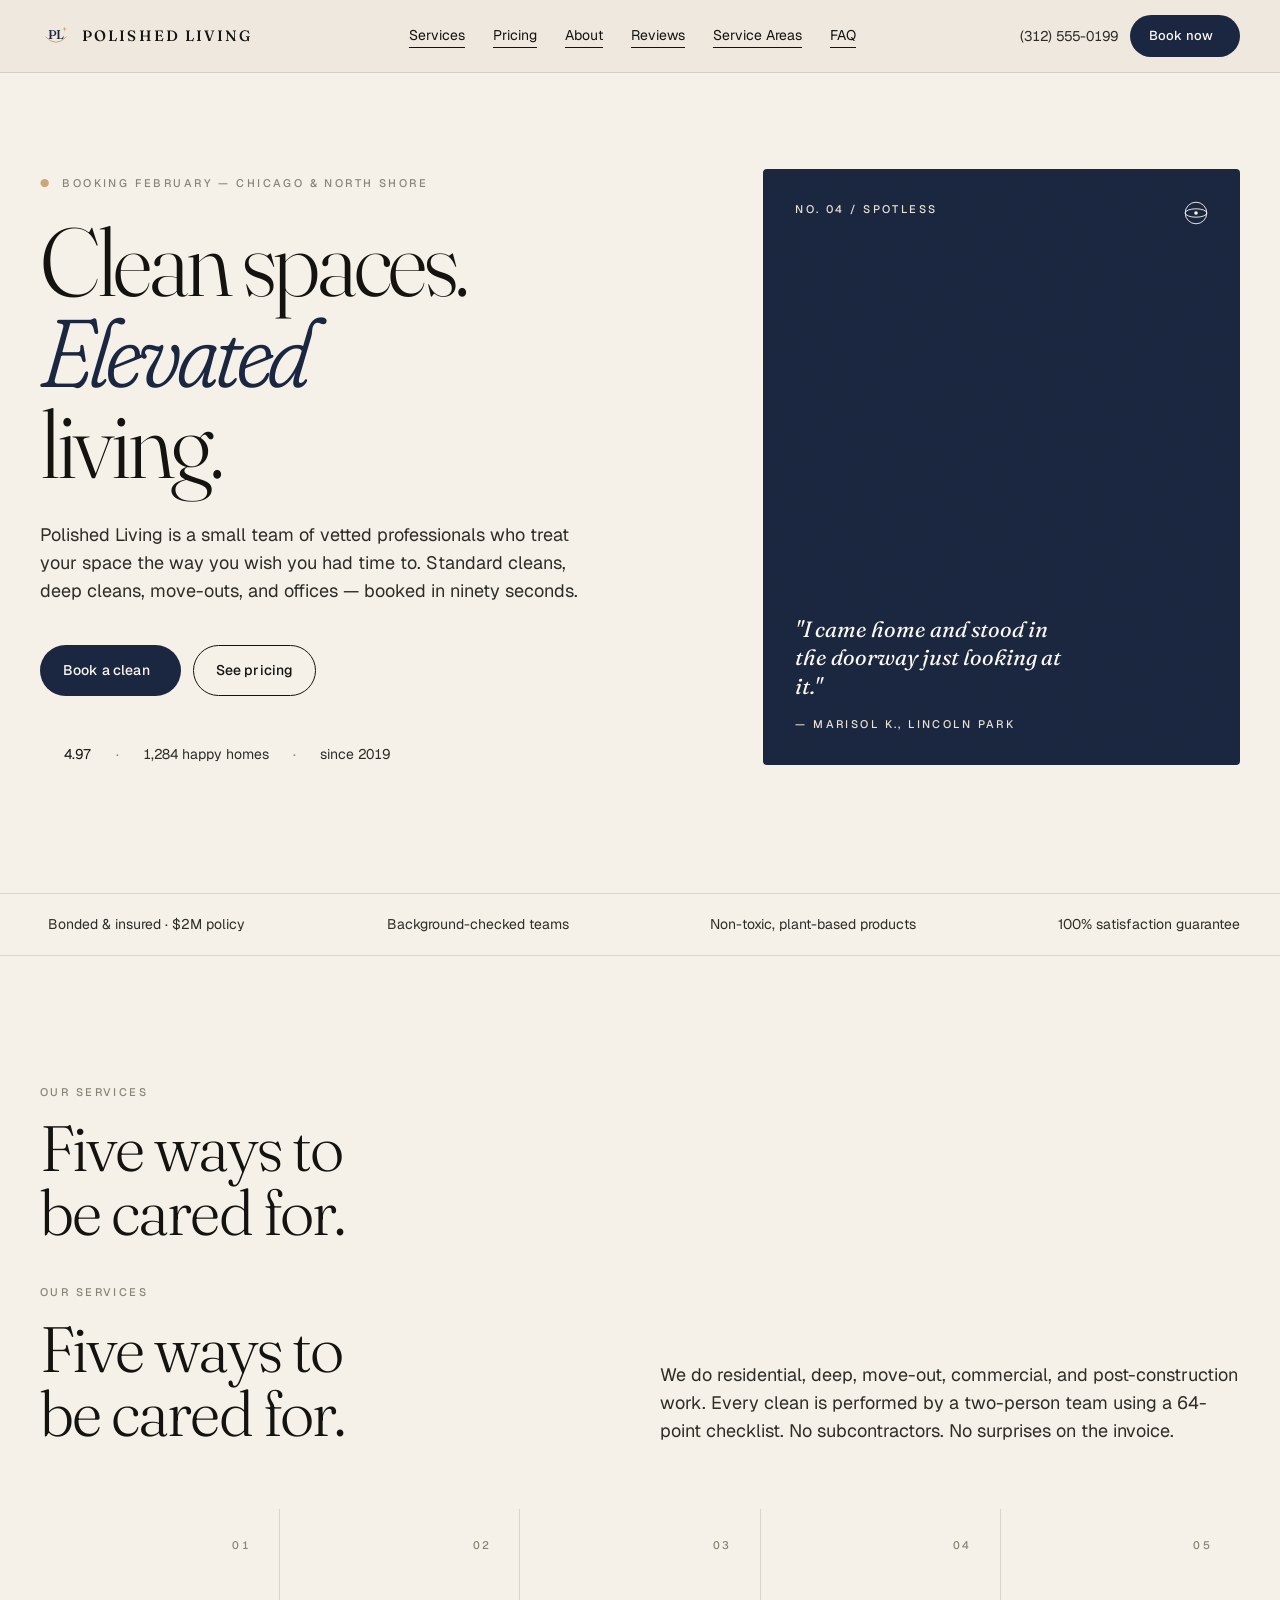
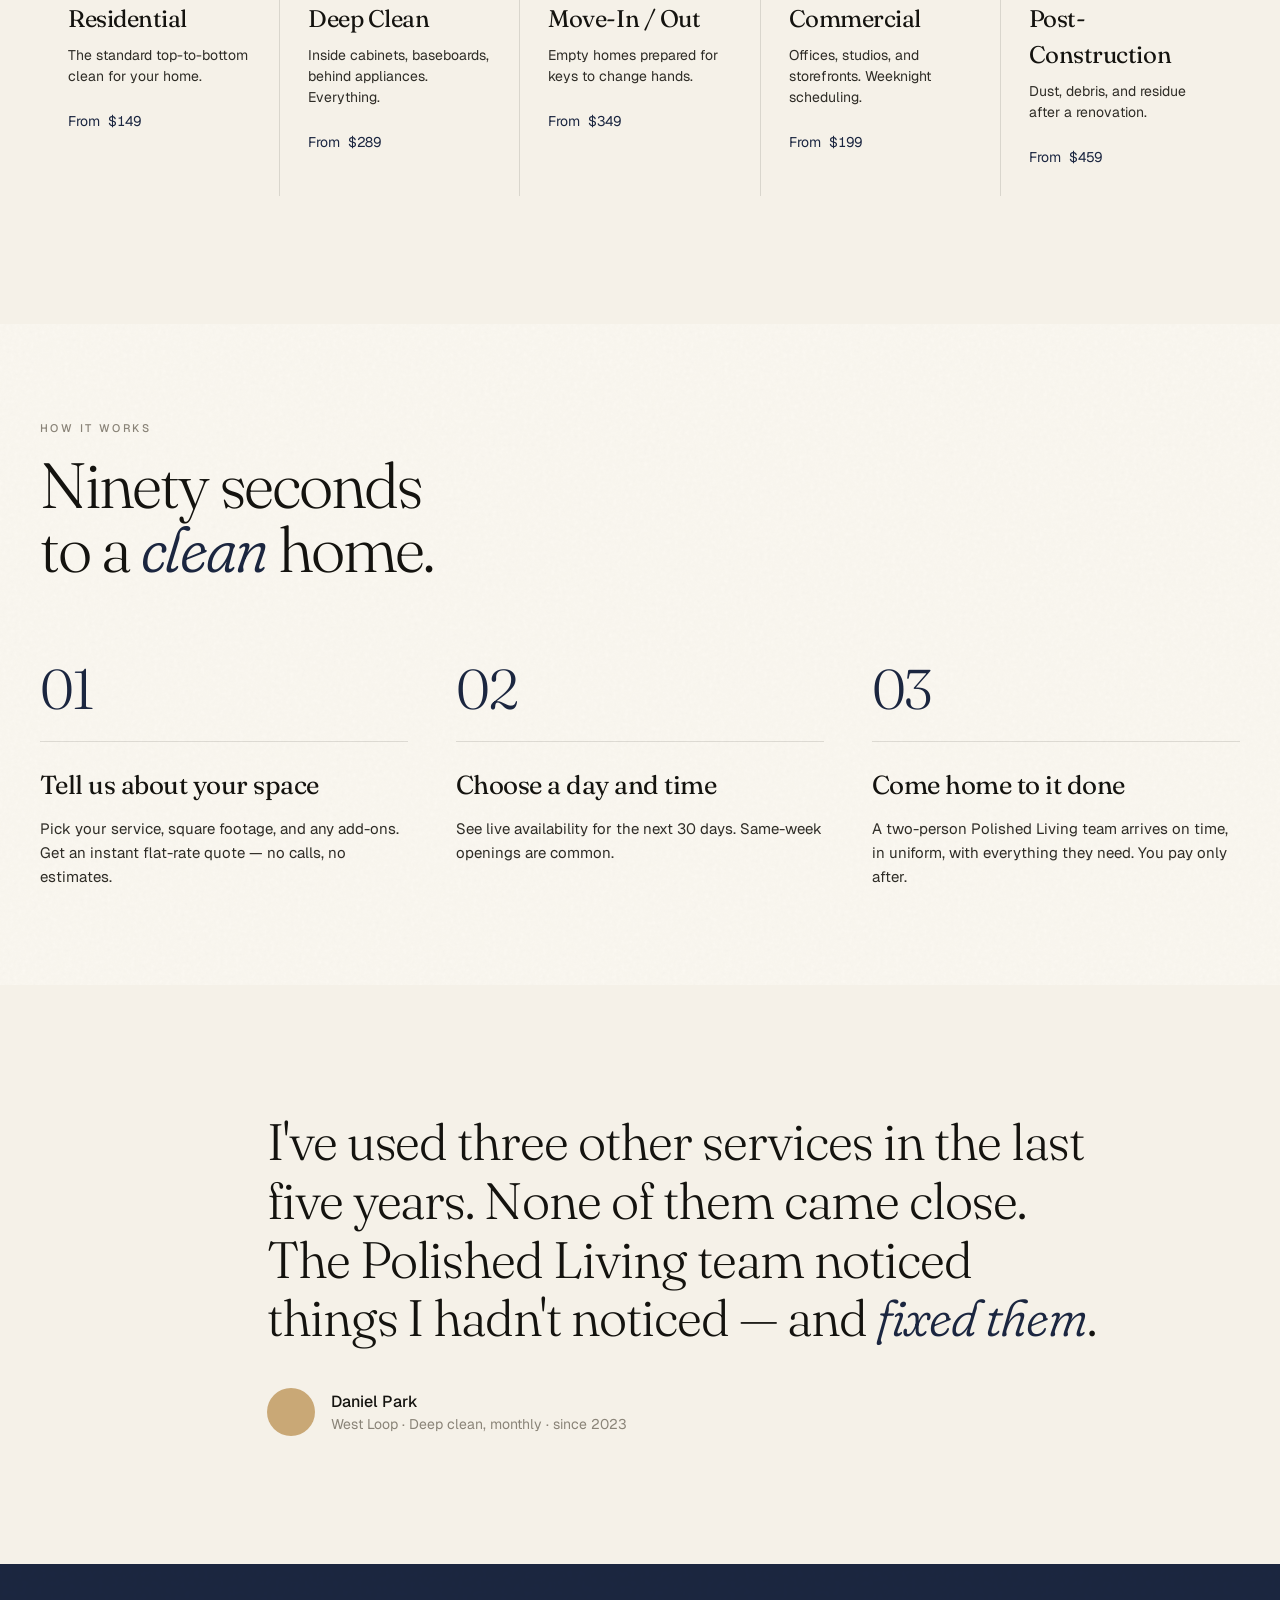
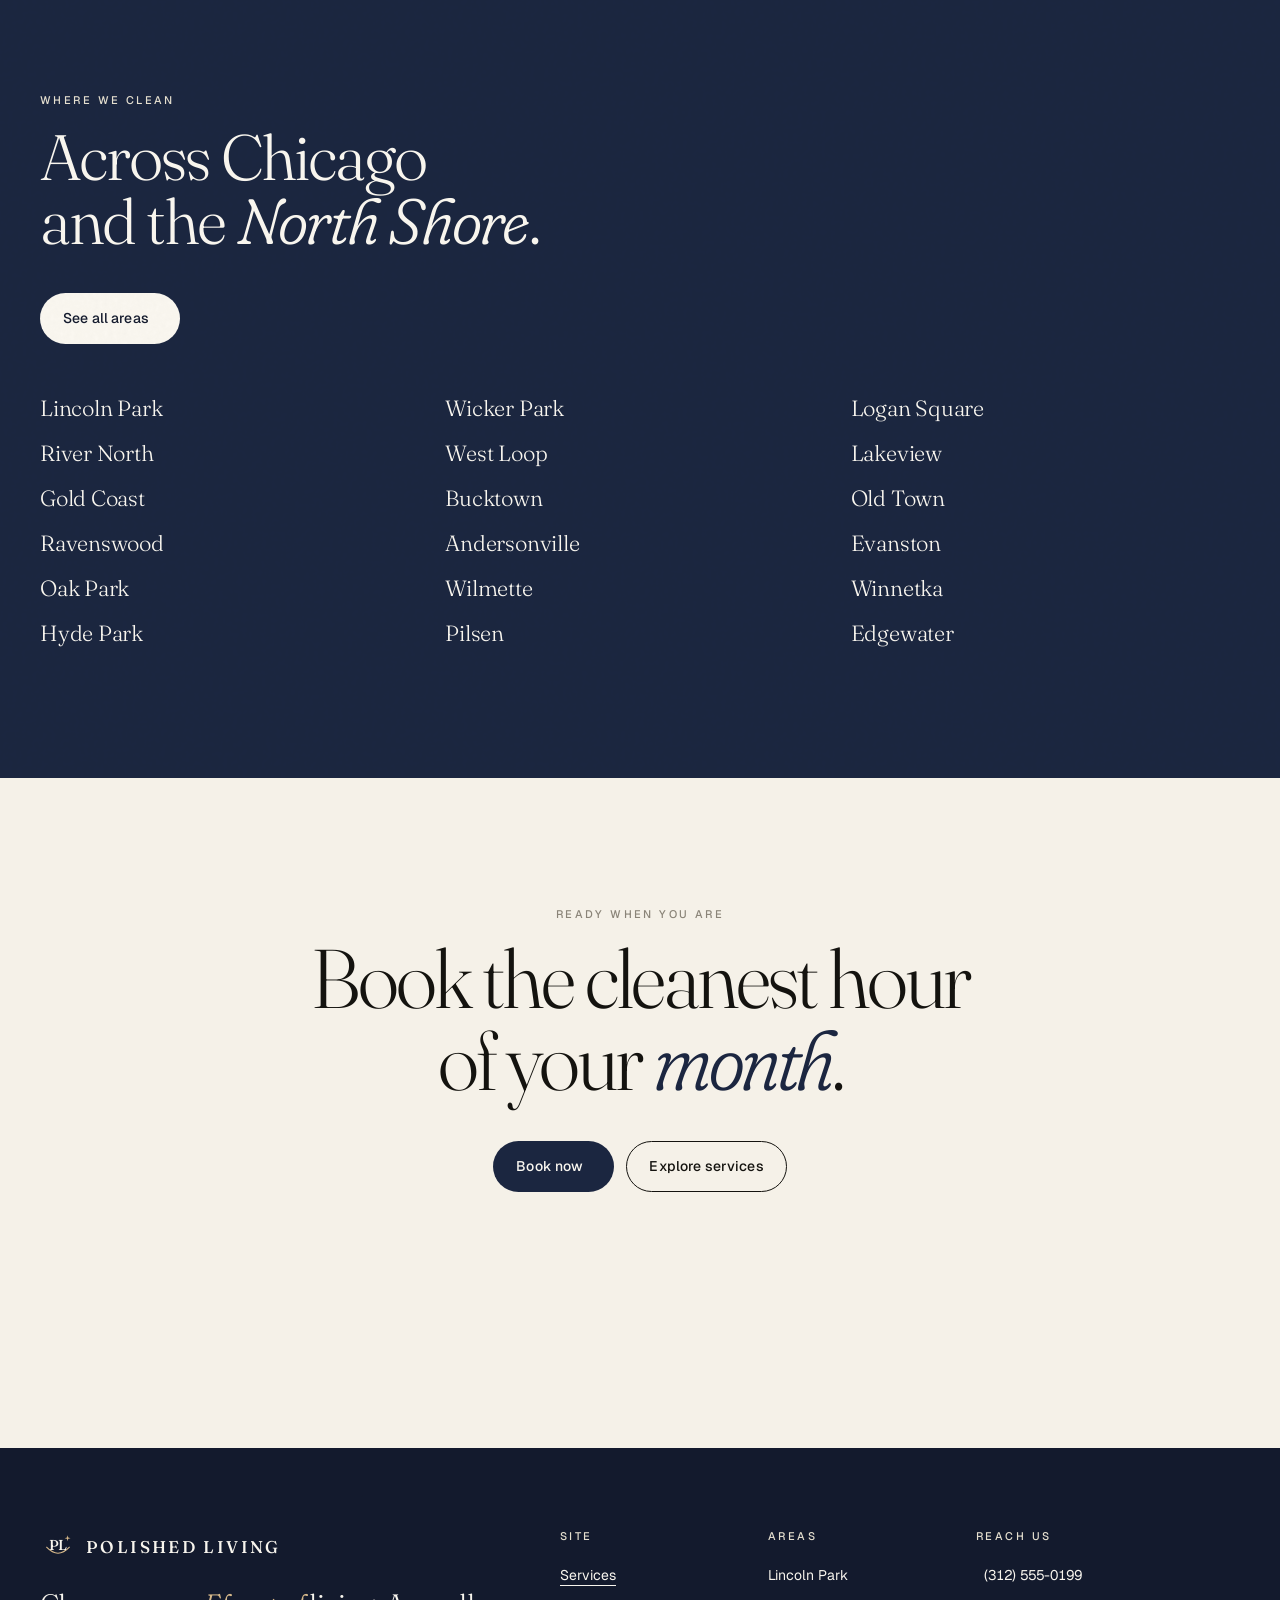
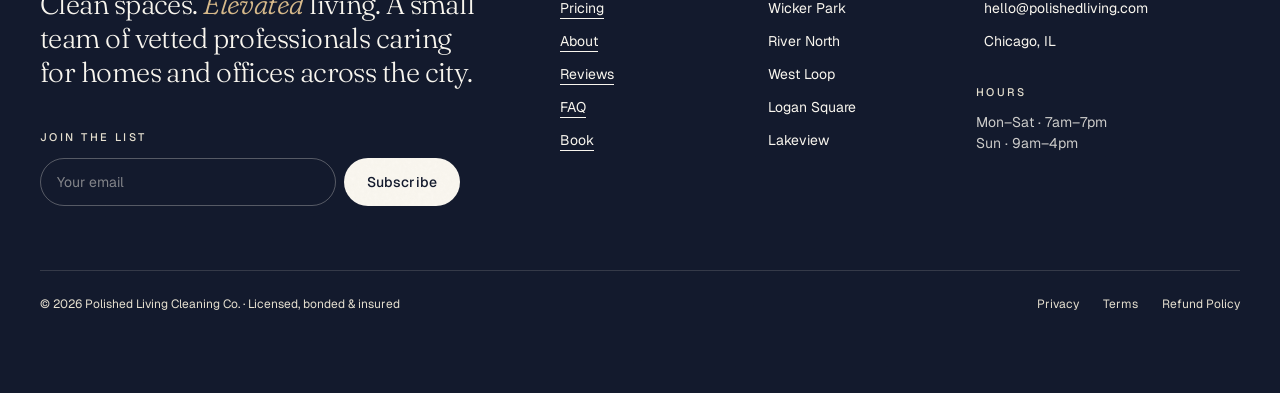
==== index.html @ 8c8fdf51 "Initial commit" ====
<!DOCTYPE html>
<html lang="en">
<head>
  <meta charset="UTF-8" />
  <meta name="viewport" content="width=device-width, initial-scale=1.0" />
  <title>Polished Living — Clean Spaces. Elevated Living.</title>
  <meta name="description" content="Polished Living is a small team of vetted professionals who clean homes and offices across Chicago and the North Shore. Flat rates. No surprises." />
  <link rel="stylesheet" href="styles.css" />
</head>
<body>
  <div id="nav"></div>

  <main>
    <!-- HERO -->
    <section class="hero-section">
      <div class="hero-inner">
        <div class="hero-grid">
          <div class="hero-text">
            <p class="eyebrow fade-in delay-1"><span style="color: var(--gold);">●</span>&nbsp;&nbsp;Booking February — Chicago &amp; North Shore</p>
            <h1 class="hero fade-in delay-2" style="margin-top: 24px;">
              Clean spaces.<br/>
              <em class="serif-italic">Elevated</em><br/>
              living.
            </h1>
            <p class="lead fade-in delay-3" style="margin-top: 32px; max-width: 560px;">
              Polished Living is a small team of vetted professionals who treat your space the way you wish you had time to. Standard cleans, deep cleans, move-outs, and offices — booked in ninety seconds.
            </p>
            <div class="fade-in delay-4" style="margin-top: 40px; display: flex; flex-wrap: wrap; gap: 12px;">
              <a href="book.html" class="btn btn-primary">Book a clean <i data-lucide="arrow-right" width="16" height="16"></i></a>
              <a href="pricing.html" class="btn btn-secondary">See pricing</a>
            </div>
            <div class="fade-in delay-5" style="margin-top: 48px; display: flex; align-items: center; gap: 24px; font-size: 14px; color: var(--ink-soft); flex-wrap: wrap;">
              <div class="stars">
                <i data-lucide="star" width="14" height="14"></i>
                <i data-lucide="star" width="14" height="14"></i>
                <i data-lucide="star" width="14" height="14"></i>
                <i data-lucide="star" width="14" height="14"></i>
                <i data-lucide="star" width="14" height="14"></i>
                <span class="mono-num" style="margin-left: 4px; color: var(--ink);">4.97</span>
              </div>
              <span style="color: var(--stone);">·</span>
              <span><span class="mono-num">1,284</span> happy homes</span>
              <span style="color: var(--stone);">·</span>
              <span>since <span class="mono-num">2019</span></span>
            </div>
          </div>
          <div class="hero-image fade-in delay-3">
            <div class="hero-img-block grain">
              <img src="https://images.unsplash.com/photo-1600585154340-be6161a56a0c?w=900&auto=format&fit=crop&q=80" alt="" onerror="this.style.display='none'" />
              <div class="hero-img-overlay">
                <div style="display: flex; justify-content: space-between; align-items: flex-start;">
                  <span class="eyebrow" style="color: var(--cream-soft);">No. 04 / Spotless</span>
                  <svg width="24" height="24" viewBox="0 0 40 40" fill="none"><circle cx="20" cy="20" r="18" stroke="var(--cream-light)" stroke-width="1.5" /><ellipse cx="20" cy="20" rx="18" ry="7" stroke="var(--cream-light)" stroke-width="1.5" /><circle cx="20" cy="20" r="3" fill="var(--cream-light)" /></svg>
                </div>
                <div>
                  <p class="hero-quote">"I came home and stood in the doorway just looking at it."</p>
                  <p class="eyebrow" style="margin-top: 16px; color: var(--cream-soft);">— Marisol K., Lincoln Park</p>
                </div>
              </div>
            </div>
          </div>
        </div>
      </div>

      <!-- Trust ribbon -->
      <div class="trust-ribbon">
        <div class="trust-inner">
          <div class="trust-item"><i data-lucide="shield-check" width="16" height="16"></i> Bonded &amp; insured · $2M policy</div>
          <div class="trust-item"><i data-lucide="check" width="16" height="16"></i> Background-checked teams</div>
          <div class="trust-item"><i data-lucide="leaf" width="16" height="16"></i> Non-toxic, plant-based products</div>
          <div class="trust-item"><i data-lucide="sparkles" width="16" height="16"></i> 100% satisfaction guarantee</div>
        </div>
      </div>
    </section>

    <!-- SERVICES PREVIEW -->
    <section class="section">
      <div class="grid grid-12" style="margin-bottom: 64px;">
        <div style="grid-column: span 12;" class="hide-on-lg">
          <p class="eyebrow">Our services</p>
          <h2 class="section-h" style="margin-top: 16px;">Five ways to<br/>be cared for.</h2>
        </div>
        <div style="grid-column: span 12;" class="hide-mobile-block">
          <div class="grid grid-12">
            <div style="grid-column: span 5;">
              <p class="eyebrow">Our services</p>
              <h2 class="section-h" style="margin-top: 16px;">Five ways to<br/>be cared for.</h2>
            </div>
            <div style="grid-column: 7 / span 6; display: flex; align-items: flex-end;">
              <p class="lead">We do residential, deep, move-out, commercial, and post-construction work. Every clean is performed by a two-person team using a 64-point checklist. No subcontractors. No surprises on the invoice.</p>
            </div>
          </div>
        </div>
      </div>

      <div class="services-grid">
        <a href="service-residential.html" class="service-card">
          <div class="service-card-top">
            <i data-lucide="home" width="22" height="22" stroke-width="1.4"></i>
            <span class="eyebrow mono-num">01</span>
          </div>
          <h3 class="service-card-name">Residential</h3>
          <p class="service-card-tagline">The standard top-to-bottom clean for your home.</p>
          <p class="service-card-price">From <span class="mono-num">$149</span> <i data-lucide="arrow-up-right" width="14" height="14"></i></p>
        </a>
        <a href="service-residential.html" class="service-card">
          <div class="service-card-top">
            <i data-lucide="sparkles" width="22" height="22" stroke-width="1.4"></i>
            <span class="eyebrow mono-num">02</span>
          </div>
          <h3 class="service-card-name">Deep Clean</h3>
          <p class="service-card-tagline">Inside cabinets, baseboards, behind appliances. Everything.</p>
          <p class="service-card-price">From <span class="mono-num">$289</span> <i data-lucide="arrow-up-right" width="14" height="14"></i></p>
        </a>
        <a href="service-residential.html" class="service-card">
          <div class="service-card-top">
            <i data-lucide="truck" width="22" height="22" stroke-width="1.4"></i>
            <span class="eyebrow mono-num">03</span>
          </div>
          <h3 class="service-card-name">Move-In / Out</h3>
          <p class="service-card-tagline">Empty homes prepared for keys to change hands.</p>
          <p class="service-card-price">From <span class="mono-num">$349</span> <i data-lucide="arrow-up-right" width="14" height="14"></i></p>
        </a>
        <a href="service-residential.html" class="service-card">
          <div class="service-card-top">
            <i data-lucide="building-2" width="22" height="22" stroke-width="1.4"></i>
            <span class="eyebrow mono-num">04</span>
          </div>
          <h3 class="service-card-name">Commercial</h3>
          <p class="service-card-tagline">Offices, studios, and storefronts. Weeknight scheduling.</p>
          <p class="service-card-price">From <span class="mono-num">$199</span> <i data-lucide="arrow-up-right" width="14" height="14"></i></p>
        </a>
        <a href="service-residential.html" class="service-card">
          <div class="service-card-top">
            <i data-lucide="hard-hat" width="22" height="22" stroke-width="1.4"></i>
            <span class="eyebrow mono-num">05</span>
          </div>
          <h3 class="service-card-name">Post-Construction</h3>
          <p class="service-card-tagline">Dust, debris, and residue after a renovation.</p>
          <p class="service-card-price">From <span class="mono-num">$459</span> <i data-lucide="arrow-up-right" width="14" height="14"></i></p>
        </a>
      </div>
    </section>

    <!-- HOW IT WORKS -->
    <section class="section-bg-light grain">
      <div class="section" style="padding-top: 96px; padding-bottom: 96px;">
        <p class="eyebrow">How it works</p>
        <h2 class="section-h" style="margin-top: 16px; max-width: 800px;">Ninety seconds<br/>to a <em class="serif-italic">clean</em> home.</h2>
        <div class="steps-grid">
          <div>
            <p class="step-num">01</p>
            <div class="rule" style="margin: 24px 0;"></div>
            <h3 class="step-title">Tell us about your space</h3>
            <p class="step-desc">Pick your service, square footage, and any add-ons. Get an instant flat-rate quote — no calls, no estimates.</p>
          </div>
          <div>
            <p class="step-num">02</p>
            <div class="rule" style="margin: 24px 0;"></div>
            <h3 class="step-title">Choose a day and time</h3>
            <p class="step-desc">See live availability for the next 30 days. Same-week openings are common.</p>
          </div>
          <div>
            <p class="step-num">03</p>
            <div class="rule" style="margin: 24px 0;"></div>
            <h3 class="step-title">Come home to it done</h3>
            <p class="step-desc">A two-person Polished Living team arrives on time, in uniform, with everything they need. You pay only after.</p>
          </div>
        </div>
      </div>
    </section>

    <!-- BIG TESTIMONIAL -->
    <section class="section">
      <div class="quote-section">
        <div><i data-lucide="quote" width="48" height="48" stroke-width="1" class="quote-mark"></i></div>
        <div>
          <p class="quote-text">I've used three other services in the last five years. None of them came close. The Polished Living team noticed things I hadn't noticed — and <em class="serif-italic">fixed them</em>.</p>
          <div class="quote-author">
            <div class="quote-author-avatar"></div>
            <div>
              <p style="font-weight: 500;">Daniel Park</p>
              <p style="font-size: 14px; color: var(--stone);">West Loop · Deep clean, monthly · since 2023</p>
            </div>
          </div>
        </div>
        <div></div>
      </div>
    </section>

    <!-- AREAS GLIMPSE -->
    <section class="section-bg-navy grain">
      <div class="section">
        <div class="grid grid-12">
          <div style="grid-column: span 12;">
            <div class="grid grid-12">
              <div style="grid-column: span 12;" class="hide-on-lg-block">
                <p class="eyebrow" style="color: var(--cream-soft);">Where we clean</p>
                <h2 class="section-h" style="margin-top: 16px;">Across Chicago<br/>and the <em class="serif-italic" style="color: var(--cream-light);">North Shore</em>.</h2>
                <a href="areas.html" class="btn btn-light" style="margin-top: 40px;">See all areas <i data-lucide="arrow-right" width="16" height="16"></i></a>
              </div>
            </div>
          </div>
        </div>
        <div class="grid grid-12" style="margin-top: 48px;">
          <div style="grid-column: span 12;">
            <div class="areas-list">
              <div class="areas-list-item">Lincoln Park</div>
              <div class="areas-list-item">Wicker Park</div>
              <div class="areas-list-item">Logan Square</div>
              <div class="areas-list-item">River North</div>
              <div class="areas-list-item">West Loop</div>
              <div class="areas-list-item">Lakeview</div>
              <div class="areas-list-item">Gold Coast</div>
              <div class="areas-list-item">Bucktown</div>
              <div class="areas-list-item">Old Town</div>
              <div class="areas-list-item">Ravenswood</div>
              <div class="areas-list-item">Andersonville</div>
              <div class="areas-list-item">Evanston</div>
              <div class="areas-list-item">Oak Park</div>
              <div class="areas-list-item">Wilmette</div>
              <div class="areas-list-item">Winnetka</div>
              <div class="areas-list-item">Hyde Park</div>
              <div class="areas-list-item">Pilsen</div>
              <div class="areas-list-item">Edgewater</div>
            </div>
          </div>
        </div>
      </div>
    </section>

    <!-- FINAL CTA -->
    <section class="section final-cta">
      <p class="eyebrow">Ready when you are</p>
      <h2>Book the cleanest hour<br/>of your <em class="serif-italic">month</em>.</h2>
      <div class="final-cta-btns">
        <a href="book.html" class="btn btn-primary">Book now <i data-lucide="arrow-right" width="16" height="16"></i></a>
        <a href="services.html" class="btn btn-secondary">Explore services</a>
      </div>
    </section>
  </main>

  <div id="footer"></div>

  <script src="https://unpkg.com/lucide@latest"></script>
  <script src="script.js"></script>
</body>
</html>
---- styles.css ----
/* =========================================================
   QUIBKLE — Stylesheet
   Edit colors and type in :root below to rebrand globally.
   ========================================================= */

@import url('https://fonts.googleapis.com/css2?family=Fraunces:opsz,wght,SOFT,WONK@9..144,300..900,0..100,0..1&family=Geist:wght@300..700&display=swap');

:root {
  --cream: #F5F1E8;
  --cream-light: #FBF8F1;
  --cream-soft: #E8E2D2;
  --ink: #14130F;
  --ink-soft: #2E2C26;
  --navy: #1B2640;
  --navy-deep: #131A2D;
  --navy-light: #2A3656;
  --gold: #C9A876;
  --gold-light: #D9BB8C;
  --stone: #8A8478;
  --stone-light: #B5AFA1;
  --rule: rgba(20, 19, 15, 0.12);

  --font-display: 'Fraunces', 'Times New Roman', serif;
  --font-body: 'Geist', system-ui, -apple-system, sans-serif;
}

* { box-sizing: border-box; margin: 0; padding: 0; }
*, *::before, *::after { -webkit-font-smoothing: antialiased; -moz-osx-font-smoothing: grayscale; }

html { scroll-behavior: smooth; }
body { font-family: var(--font-body); color: var(--ink); background: var(--cream); font-size: 16px; line-height: 1.5; }

/* ---------- Layout ---------- */
.container { max-width: 1400px; margin: 0 auto; padding: 0 24px; }
@media (min-width: 1024px) { .container { padding: 0 40px; } }

.grid { display: grid; gap: 40px; }
@media (min-width: 1024px) { .grid-12 { grid-template-columns: repeat(12, 1fr); } }

/* ---------- Typography ---------- */
.serif { font-family: var(--font-display); font-feature-settings: 'ss01' 1, 'ss02' 1; letter-spacing: -0.02em; font-weight: 400; }
.serif-italic { font-family: var(--font-display); font-style: italic; font-variation-settings: 'SOFT' 100; }
em.serif-italic { color: var(--navy); }
em.serif-italic.accent { color: var(--navy); }

.eyebrow { font-size: 11px; letter-spacing: 0.22em; text-transform: uppercase; font-weight: 500; color: var(--stone); }

.mono-num { font-feature-settings: 'tnum' 1, 'ss01' 1; }

h1.display { font-family: var(--font-display); font-size: clamp(44px, 7vw, 104px); line-height: 0.95; font-weight: 300; letter-spacing: -0.035em; }
h1.hero { font-family: var(--font-display); font-size: clamp(48px, 7.5vw, 112px); line-height: 0.95; font-weight: 300; letter-spacing: -0.035em; }
h2.section-h { font-family: var(--font-display); font-size: clamp(36px, 5vw, 64px); line-height: 1; font-weight: 300; letter-spacing: -0.03em; }
h2.med-h { font-family: var(--font-display); font-size: clamp(28px, 3.5vw, 44px); line-height: 1.05; font-weight: 300; letter-spacing: -0.02em; }

p.lead { font-size: 18px; line-height: 1.55; color: var(--ink-soft); }

/* ---------- Texture ---------- */
.grain { position: relative; }
.grain::before {
  content: ""; position: absolute; inset: 0; pointer-events: none; opacity: 0.5; mix-blend-mode: multiply;
  background-image: url("data:image/svg+xml,%3Csvg viewBox='0 0 200 200' xmlns='http://www.w3.org/2000/svg'%3E%3Cfilter id='n'%3E%3CfeTurbulence type='fractalNoise' baseFrequency='0.85' numOctaves='2' stitchTiles='stitch'/%3E%3CfeColorMatrix values='0 0 0 0 0.08 0 0 0 0 0.08 0 0 0 0 0.06 0 0 0 0.06 0'/%3E%3C/filter%3E%3Crect width='100%25' height='100%25' filter='url(%23n)'/%3E%3C/svg%3E");
}

/* ---------- Buttons & Links ---------- */
.btn { display: inline-flex; align-items: center; gap: 8px; padding: 14px 22px; font-size: 14px; font-weight: 500; letter-spacing: 0.01em; transition: all 0.25s ease; border-radius: 999px; cursor: pointer; border: 1px solid transparent; font-family: var(--font-body); text-decoration: none; }
.btn-sm { padding: 10px 18px; font-size: 13px; }
.btn-primary { background: var(--navy); color: var(--cream-light); }
.btn-primary:hover { background: var(--navy-deep); transform: translateY(-1px); }
.btn-secondary { background: transparent; color: var(--ink); border-color: var(--ink); }
.btn-secondary:hover { background: var(--ink); color: var(--cream-light); }
.btn-light { background: var(--cream-light); color: var(--navy-deep); }
.btn-light:hover { background: white; }
.btn-ghost { background: transparent; color: var(--navy); padding: 8px 0; }
.btn-full { width: 100%; justify-content: center; }

.link-line { background-image: linear-gradient(currentColor, currentColor); background-size: 100% 1px; background-repeat: no-repeat; background-position: 0 100%; padding-bottom: 2px; transition: background-size 0.3s ease; cursor: pointer; }
.link-line:hover { background-size: 0% 1px; }

a { color: inherit; text-decoration: none; }
button { font-family: inherit; cursor: pointer; background: none; border: none; color: inherit; }

.rule { height: 1px; background: var(--rule); width: 100%; }

/* ---------- Nav ---------- */
header.nav { position: sticky; top: 0; z-index: 40; background: rgba(237, 231, 220, 0.85); backdrop-filter: blur(12px); border-bottom: 1px solid var(--rule); }
.nav-inner { max-width: 1400px; margin: 0 auto; padding: 0 24px; display: flex; align-items: center; justify-content: space-between; height: 72px; }
@media (min-width: 1024px) { .nav-inner { padding: 0 40px; } }
.nav-brand { display: flex; align-items: center; gap: 10px; }
.nav-brand-text { font-family: var(--font-display); font-size: 15px; font-weight: 500; letter-spacing: 0.14em; text-transform: uppercase; color: var(--ink); }
.nav-links { display: none; align-items: center; gap: 28px; }
@media (min-width: 1024px) { .nav-links { display: flex; } }
.nav-link { font-size: 14px; color: var(--ink); }
.nav-link.current { color: var(--navy); }
.nav-right { display: flex; align-items: center; gap: 12px; }
.nav-phone { display: none; align-items: center; gap: 8px; font-size: 14px; color: var(--ink-soft); }
@media (min-width: 768px) { .nav-phone { display: flex; } }
.nav-menu-btn { display: block; padding: 8px; }
@media (min-width: 1024px) { .nav-menu-btn { display: none; } }

.mobile-menu { position: fixed; inset: 0; z-index: 50; background: var(--cream); display: none; flex-direction: column; }
.mobile-menu.open { display: flex; }
.mobile-menu-top { padding: 24px; display: flex; align-items: center; justify-content: space-between; }
.mobile-menu-links { padding: 48px 24px 0; display: flex; flex-direction: column; gap: 24px; }
.mobile-menu-link { font-family: var(--font-display); font-size: 36px; font-weight: 400; letter-spacing: -0.02em; text-align: left; color: var(--ink); }

/* ---------- Footer ---------- */
footer.site-footer { background: var(--navy-deep); color: var(--cream-light); margin-top: 128px; }
.footer-inner { max-width: 1400px; margin: 0 auto; padding: 80px 24px; }
@media (min-width: 1024px) { .footer-inner { padding: 80px 40px; } }
.footer-grid { display: grid; gap: 48px; }
@media (min-width: 1024px) { .footer-grid { grid-template-columns: repeat(12, 1fr); } }
.footer-tag { font-family: var(--font-display); font-size: 28px; line-height: 1.2; max-width: 440px; font-weight: 300; letter-spacing: -0.02em; }
.footer-col-5 { grid-column: span 12; }
.footer-col-2 { grid-column: span 6; }
.footer-col-3 { grid-column: span 12; }
@media (min-width: 1024px) {
  .footer-col-5 { grid-column: span 5; }
  .footer-col-2 { grid-column: span 2; }
  .footer-col-3 { grid-column: span 3; }
}
.footer-list { list-style: none; }
.footer-list li { font-size: 14px; margin-bottom: 12px; }
.footer-list li.with-icon { display: flex; align-items: center; gap: 8px; }
.footer-bottom { display: flex; flex-direction: column; justify-content: space-between; gap: 16px; font-size: 12px; color: var(--cream-soft); }
@media (min-width: 768px) { .footer-bottom { flex-direction: row; } }
.footer-bottom-links { display: flex; gap: 24px; }
.email-form { display: flex; gap: 8px; max-width: 420px; }
.email-form input { flex: 1; background: transparent; padding: 12px 16px; font-size: 14px; border: 1px solid rgba(245, 241, 234, 0.3); border-radius: 999px; color: var(--cream-light); font-family: inherit; outline: none; }
.email-form input::placeholder { color: rgba(245, 241, 234, 0.5); }

/* ---------- Hero (home) ---------- */
.hero-section { position: relative; overflow: hidden; }
.hero-inner { max-width: 1400px; margin: 0 auto; padding: 64px 24px 96px; }
@media (min-width: 1024px) { .hero-inner { padding: 96px 40px 128px; } }
.hero-grid { display: grid; gap: 40px; align-items: end; }
@media (min-width: 1024px) { .hero-grid { grid-template-columns: repeat(12, 1fr); } }
.hero-text { grid-column: span 12; }
@media (min-width: 1024px) { .hero-text { grid-column: span 7; } }
.hero-image { grid-column: span 12; }
@media (min-width: 1024px) { .hero-image { grid-column: span 5; } }
.hero-img-block { position: relative; aspect-ratio: 4/5; background: var(--navy); border-radius: 4px; overflow: hidden; }
.hero-img-block img { width: 100%; height: 100%; object-fit: cover; mix-blend-mode: luminosity; opacity: 0.85; }
.hero-img-overlay { position: absolute; inset: 0; display: flex; flex-direction: column; justify-content: space-between; padding: 32px; color: var(--cream-light); }
.hero-quote { font-family: var(--font-display); font-style: italic; font-size: 22px; line-height: 1.3; max-width: 280px; }

.trust-ribbon { border-top: 1px solid var(--rule); border-bottom: 1px solid var(--rule); }
.trust-inner { max-width: 1400px; margin: 0 auto; padding: 20px 24px; display: flex; flex-wrap: wrap; align-items: center; justify-content: space-between; gap: 24px; font-size: 14px; color: var(--ink-soft); }
@media (min-width: 1024px) { .trust-inner { padding: 20px 40px; } }
.trust-item { display: flex; align-items: center; gap: 8px; }

/* ---------- Section spacing ---------- */
.section { max-width: 1400px; margin: 0 auto; padding: 96px 24px; }
@media (min-width: 1024px) { .section { padding: 128px 40px; } }
.section-bg-light { background: var(--cream-light); }
.section-bg-navy { background: var(--navy); color: var(--cream-light); }
.section-bg-gold { background: var(--gold); color: var(--navy-deep); }

/* ---------- Services grid ---------- */
.services-grid { display: grid; gap: 1px; background: var(--rule); }
@media (min-width: 768px) { .services-grid { grid-template-columns: repeat(2, 1fr); } }
@media (min-width: 1024px) { .services-grid { grid-template-columns: repeat(5, 1fr); } }
.service-card { background: var(--cream); padding: 28px; text-align: left; display: block; transition: transform 0.4s cubic-bezier(0.2, 0.7, 0.2, 1); cursor: pointer; }
.service-card:hover { transform: translateY(-4px); }
.service-card-top { display: flex; align-items: flex-start; justify-content: space-between; margin-bottom: 48px; }
.service-card-name { font-family: var(--font-display); font-size: 24px; font-weight: 400; letter-spacing: -0.02em; }
.service-card-tagline { font-size: 14px; color: var(--ink-soft); line-height: 1.5; margin-top: 8px; }
.service-card-price { font-size: 14px; color: var(--navy); margin-top: 24px; display: flex; align-items: center; gap: 8px; }

/* ---------- How it works ---------- */
.steps-grid { display: grid; gap: 48px; margin-top: 80px; }
@media (min-width: 768px) { .steps-grid { grid-template-columns: repeat(3, 1fr); } }
.step-num { font-family: var(--font-display); font-size: 56px; font-weight: 300; color: var(--navy); letter-spacing: -0.04em; line-height: 1; font-feature-settings: 'tnum' 1; }
.step-title { font-family: var(--font-display); font-size: 26px; font-weight: 400; letter-spacing: -0.02em; }
.step-desc { font-size: 15px; color: var(--ink-soft); line-height: 1.6; margin-top: 12px; }

/* ---------- Areas glimpse ---------- */
.areas-list { display: grid; grid-template-columns: repeat(2, 1fr); gap: 12px 16px; }
@media (min-width: 640px) { .areas-list { grid-template-columns: repeat(3, 1fr); } }
.areas-list-item { font-family: var(--font-display); font-size: 22px; font-weight: 300; letter-spacing: -0.01em; }

/* ---------- Services overview rows ---------- */
.svc-rows { display: flex; flex-direction: column; gap: 1px; background: var(--rule); }
.svc-row { background: var(--cream); padding: 40px 8px; display: grid; gap: 24px; align-items: start; transition: transform 0.4s; }
.svc-row:hover { transform: translateY(-2px); }
@media (min-width: 768px) { .svc-row { grid-template-columns: repeat(12, 1fr); } }
.svc-row > * { grid-column: span 12; }
@media (min-width: 768px) {
  .svc-row-num { grid-column: span 1; }
  .svc-row-name { grid-column: span 3; }
  .svc-row-desc { grid-column: span 4; }
  .svc-row-price { grid-column: span 2; text-align: right; }
  .svc-row-cta { grid-column: span 2; text-align: right; }
}
.svc-row-name-inner { display: flex; align-items: center; gap: 12px; }
.svc-row-h { font-family: var(--font-display); font-size: 32px; font-weight: 400; letter-spacing: -0.02em; }
.svc-row-price-num { font-family: var(--font-display); font-size: 32px; font-weight: 400; color: var(--navy); margin-top: 4px; font-feature-settings: 'tnum' 1; }

/* ---------- Service detail ---------- */
.included-grid { display: grid; gap: 16px 32px; }
@media (min-width: 640px) { .included-grid { grid-template-columns: repeat(2, 1fr); } }
.included-item { display: flex; align-items: flex-start; gap: 12px; font-size: 15px; line-height: 1.5; }
.included-item svg { color: var(--navy); margin-top: 2px; flex-shrink: 0; }

.size-rows { display: flex; flex-direction: column; gap: 1px; background: var(--rule); }
.size-row { background: var(--cream-light); padding: 16px; display: flex; justify-content: space-between; align-items: baseline; }
.size-row-name { font-weight: 500; }
.size-row-time { font-size: 12px; color: var(--stone); }
.size-row-price { font-family: var(--font-display); font-size: 24px; font-weight: 400; color: var(--navy); font-feature-settings: 'tnum' 1; }

.addons-grid { display: grid; gap: 1px; background: var(--rule); }
@media (min-width: 768px) { .addons-grid { grid-template-columns: repeat(3, 1fr); } }
.addon-item { background: var(--cream); padding: 20px; display: flex; justify-content: space-between; align-items: center; }
.addon-price { font-family: var(--font-display); font-size: 20px; color: var(--navy); font-feature-settings: 'tnum' 1; }

.price-card-side { padding: 24px; background: var(--cream-light); border-radius: 4px; border: 1px solid var(--rule); }

/* ---------- Pricing tiers ---------- */
.tier-grid { display: grid; gap: 24px; }
@media (min-width: 768px) { .tier-grid { grid-template-columns: repeat(2, 1fr); } }
@media (min-width: 1024px) { .tier-grid { grid-template-columns: repeat(3, 1fr); } }
.tier { padding: 32px; border-radius: 4px; position: relative; background: var(--cream-light); border: 1px solid var(--rule); }
.tier.featured { background: var(--navy); color: var(--cream-light); border: none; }
.tier-popular { position: absolute; top: 24px; right: 24px; font-size: 11px; letter-spacing: 0.22em; text-transform: uppercase; font-weight: 500; color: var(--gold-light); }
.tier-name { font-family: var(--font-display); font-size: 32px; font-weight: 400; letter-spacing: -0.02em; }
.tier-desc { font-size: 14px; margin-top: 8px; opacity: 0.8; }
.tier-price { font-family: var(--font-display); font-size: 72px; font-weight: 300; letter-spacing: -0.04em; line-height: 0.9; margin: 32px 0 8px; font-feature-settings: 'tnum' 1; }
.tier-eyebrow { font-size: 11px; letter-spacing: 0.22em; text-transform: uppercase; font-weight: 500; opacity: 0.7; margin-bottom: 32px; }
.tier-features { list-style: none; margin-bottom: 32px; }
.tier-features li { display: flex; align-items: flex-start; gap: 8px; font-size: 14px; margin-bottom: 12px; }
.tier-features li svg { margin-top: 2px; flex-shrink: 0; }

/* ---------- About ---------- */
.commitment-rows { display: flex; flex-direction: column; gap: 1px; background: var(--rule); }
.commitment-row { background: var(--cream); padding: 24px 8px; display: grid; gap: 16px; align-items: start; }
@media (min-width: 768px) { .commitment-row { grid-template-columns: 1fr 4fr 7fr; } }
.commitment-title { font-family: var(--font-display); font-size: 22px; font-weight: 400; }
.commitment-desc { color: var(--ink-soft); font-size: 15px; line-height: 1.55; }

.stat-grid { display: grid; grid-template-columns: repeat(2, 1fr); gap: 40px; padding: 64px 0; border-top: 1px solid var(--rule); border-bottom: 1px solid var(--rule); margin: 96px 0; }
@media (min-width: 768px) { .stat-grid { grid-template-columns: repeat(4, 1fr); } }
.stat-num { font-family: var(--font-display); font-size: clamp(48px, 6vw, 84px); font-weight: 300; color: var(--navy); letter-spacing: -0.04em; line-height: 1; font-feature-settings: 'tnum' 1; }

.about-photo { aspect-ratio: 3/4; background: var(--navy); border-radius: 4px; overflow: hidden; position: relative; }
.about-photo img { width: 100%; height: 100%; object-fit: cover; mix-blend-mode: luminosity; opacity: 0.75; }

/* ---------- Reviews ---------- */
.reviews-grid { display: grid; gap: 1px; background: var(--rule); }
@media (min-width: 768px) { .reviews-grid { grid-template-columns: repeat(2, 1fr); } }
@media (min-width: 1024px) { .reviews-grid { grid-template-columns: repeat(3, 1fr); } }
.review-card { background: var(--cream); padding: 28px; }
.review-top { display: flex; justify-content: space-between; align-items: flex-start; margin-bottom: 20px; }
.review-stars { display: flex; gap: 4px; }
.star { color: var(--gold); }
.review-text { font-family: var(--font-display); font-size: 19px; line-height: 1.4; font-weight: 400; letter-spacing: -0.01em; }
.review-name { font-weight: 500; font-size: 14px; }
.review-meta { font-size: 12px; color: var(--stone); margin-top: 4px; }

/* ---------- Areas page ---------- */
.region-grid { display: grid; gap: 40px; margin-bottom: 64px; }
@media (min-width: 1024px) { .region-grid { grid-template-columns: 3fr 9fr; } }
.region-h { font-family: var(--font-display); font-size: 32px; font-weight: 400; letter-spacing: -0.02em; margin-top: 8px; }
.region-list { display: grid; grid-template-columns: repeat(2, 1fr); gap: 16px 24px; }
@media (min-width: 640px) { .region-list { grid-template-columns: repeat(3, 1fr); } }
@media (min-width: 1024px) { .region-list { grid-template-columns: repeat(4, 1fr); } }
.region-list-item { font-family: var(--font-display); font-size: 22px; font-weight: 300; letter-spacing: -0.01em; padding: 12px 0; border-bottom: 1px solid var(--rule); }

/* ---------- FAQ ---------- */
.faq-section { display: grid; gap: 40px; margin-bottom: 64px; }
@media (min-width: 1024px) { .faq-section { grid-template-columns: 3fr 9fr; } }
.faq-cat-h { font-family: var(--font-display); font-size: 28px; font-weight: 400; letter-spacing: -0.02em; margin-top: 8px; }
.faq-items { display: flex; flex-direction: column; gap: 1px; background: var(--rule); }
.faq-item { background: var(--cream); }
.faq-q { width: 100%; display: flex; align-items: center; justify-content: space-between; padding: 24px 8px; text-align: left; font-family: var(--font-display); font-size: 22px; font-weight: 400; letter-spacing: -0.01em; }
.faq-q svg { transition: transform 0.3s; flex-shrink: 0; margin-left: 16px; }
.faq-item.open .faq-q svg { transform: rotate(180deg); }
.faq-a { padding: 0 8px 24px; font-size: 16px; line-height: 1.65; color: var(--ink-soft); max-width: 720px; display: none; }
.faq-item.open .faq-a { display: block; }

/* ---------- Booking form ---------- */
.book-section { max-width: 1200px; margin: 0 auto; padding: 64px 24px 128px; }
@media (min-width: 1024px) { .book-section { padding: 64px 40px 128px; } }

.step-bar { display: flex; align-items: center; gap: 8px; overflow-x: auto; padding-bottom: 8px; margin: 48px 0 64px; }
.step-bar::-webkit-scrollbar { display: none; }
.step-pill { display: flex; align-items: center; gap: 8px; flex-shrink: 0; }
.step-pill-num { font-size: 11px; letter-spacing: 0.22em; text-transform: uppercase; font-weight: 500; color: var(--stone); font-feature-settings: 'tnum' 1; }
.step-pill-num.active { color: var(--ink); }
.step-pill-num.done { color: var(--navy); }
.step-pill-label { font-size: 11px; letter-spacing: 0.22em; text-transform: uppercase; font-weight: 500; color: var(--stone); }
.step-pill-label.active, .step-pill-label.done { color: var(--ink); }
.step-pill-line { width: 36px; height: 1px; background: var(--rule); }
.step-pill-line.done { background: var(--navy); }

.book-grid { display: grid; gap: 40px; }
@media (min-width: 1024px) { .book-grid { grid-template-columns: 2fr 1fr; } }

.step-panel { display: none; }
.step-panel.active { display: block; }
.step-h { font-family: var(--font-display); font-size: 36px; font-weight: 400; letter-spacing: -0.02em; margin-bottom: 32px; }

.option-grid { display: grid; gap: 12px; }
@media (min-width: 640px) { .option-grid.cols-2 { grid-template-columns: repeat(2, 1fr); } }
.option-grid.cols-3 { grid-template-columns: repeat(2, 1fr); }
@media (min-width: 640px) { .option-grid.cols-3 { grid-template-columns: repeat(3, 1fr); } }
.option-grid.cols-4 { grid-template-columns: repeat(2, 1fr); }
@media (min-width: 640px) { .option-grid.cols-4 { grid-template-columns: repeat(4, 1fr); } }
.option-grid.cols-5 { grid-template-columns: repeat(2, 1fr); }
@media (min-width: 640px) { .option-grid.cols-5 { grid-template-columns: repeat(5, 1fr); } }
.option-grid.cols-7 { grid-template-columns: repeat(5, 1fr); }
@media (min-width: 640px) { .option-grid.cols-7 { grid-template-columns: repeat(7, 1fr); } }

.option { padding: 24px; background: var(--cream-light); border: 1px solid var(--rule); border-radius: 4px; text-align: left; transition: transform 0.3s; cursor: pointer; }
.option:hover { transform: translateY(-2px); }
.option.selected { background: var(--navy); color: var(--cream-light); }
.option-name { font-family: var(--font-display); font-size: 22px; font-weight: 400; margin-top: 24px; }
.option-desc { font-size: 14px; margin-top: 4px; opacity: 0.8; }
.option-price { font-family: var(--font-display); font-size: 14px; margin-top: 16px; font-feature-settings: 'tnum' 1; }

.option-sm { padding: 16px; background: var(--cream-light); border: 1px solid var(--rule); border-radius: 4px; text-align: center; font-size: 14px; cursor: pointer; }
.option-sm.selected { background: var(--navy); color: var(--cream-light); }
.option-sm.date { padding: 12px 6px; font-size: 12px; }

.field-group { margin-top: 24px; }
.field-label { font-size: 11px; letter-spacing: 0.22em; text-transform: uppercase; font-weight: 500; color: var(--stone); margin-bottom: 16px; display: block; }
.input { width: 100%; padding: 12px 16px; background: var(--cream-light); border: 1px solid var(--rule); border-radius: 4px; font-size: 14px; font-family: inherit; outline: none; color: var(--ink); }
.input:focus { border-color: var(--navy); }
textarea.input { resize: vertical; min-height: 120px; }
.input-grid { display: grid; gap: 16px; }
@media (min-width: 640px) { .input-grid { grid-template-columns: repeat(2, 1fr); } }

.step-nav { margin-top: 48px; display: flex; align-items: center; justify-content: space-between; }
.step-nav .btn[disabled] { opacity: 0.3; cursor: not-allowed; }

.book-sidebar { padding: 24px; background: var(--cream-light); border: 1px solid var(--rule); border-radius: 4px; position: sticky; top: 96px; }
.book-sidebar h3 { font-family: var(--font-display); font-size: 22px; font-weight: 400; line-height: 1.3; margin-top: 12px; }
.book-sidebar a { display: flex; align-items: center; gap: 8px; font-size: 14px; margin-top: 12px; }
.book-sidebar .trust-note { display: flex; align-items: flex-start; gap: 12px; font-size: 14px; color: var(--ink-soft); margin-top: 16px; }
.book-sidebar .trust-note svg { margin-top: 2px; flex-shrink: 0; color: var(--navy); }

.success-summary { padding: 24px; background: var(--navy); color: var(--cream-light); border-radius: 4px; margin-top: 40px; }
.success-summary-row { display: grid; grid-template-columns: 1fr 1fr; row-gap: 12px; margin-top: 16px; font-size: 14px; }
.success-summary-row .label { opacity: 0.7; }

/* ---------- Animations ---------- */
.fade-in { opacity: 0; transform: translateY(8px); animation: fade 0.7s cubic-bezier(0.2, 0.7, 0.2, 1) forwards; }
.delay-1 { animation-delay: 0.05s; }
.delay-2 { animation-delay: 0.15s; }
.delay-3 { animation-delay: 0.25s; }
.delay-4 { animation-delay: 0.35s; }
.delay-5 { animation-delay: 0.45s; }
@keyframes fade { to { opacity: 1; transform: translateY(0); } }

/* ---------- Big CTA / Quote block ---------- */
.cta-block { display: grid; gap: 40px; align-items: center; padding: 40px; border-radius: 4px; margin-top: 96px; }
@media (min-width: 768px) { .cta-block { grid-template-columns: 2fr 1fr; padding: 64px; } }
.cta-block h3 { font-family: var(--font-display); font-size: clamp(28px, 3.5vw, 44px); line-height: 1.05; font-weight: 300; letter-spacing: -0.02em; }
.cta-block-right { text-align: left; }
@media (min-width: 768px) { .cta-block-right { text-align: right; } }

.quote-section { display: grid; gap: 40px; }
@media (min-width: 1024px) { .quote-section { grid-template-columns: 2fr 9fr 1fr; } }
.quote-mark { color: var(--gold); }
.quote-text { font-family: var(--font-display); font-size: clamp(28px, 4vw, 52px); line-height: 1.15; font-weight: 300; letter-spacing: -0.02em; }
.quote-author { display: flex; align-items: center; gap: 16px; margin-top: 40px; }
.quote-author-avatar { width: 48px; height: 48px; border-radius: 50%; background: var(--gold); }

/* ---------- Final CTA ---------- */
.final-cta { text-align: center; }
.final-cta h2 { font-family: var(--font-display); font-size: clamp(44px, 6.5vw, 96px); line-height: 0.98; font-weight: 300; letter-spacing: -0.035em; max-width: 1000px; margin: 16px auto 0; }
.final-cta-btns { margin-top: 40px; display: flex; justify-content: center; gap: 12px; flex-wrap: wrap; }

/* ---------- Legal pages ---------- */
.legal-section { max-width: 800px; margin: 0 auto; padding: 64px 24px 128px; }
.legal-section h1 { font-family: var(--font-display); font-size: clamp(40px, 5vw, 64px); line-height: 1; font-weight: 300; letter-spacing: -0.03em; margin: 16px 0 16px; }
.legal-section h2 { font-family: var(--font-display); font-size: 24px; font-weight: 500; letter-spacing: -0.01em; margin: 48px 0 16px; }
.legal-section p, .legal-section li { font-size: 15px; line-height: 1.7; color: var(--ink-soft); margin-bottom: 16px; }
.legal-section ul { padding-left: 24px; }
.legal-meta { font-size: 13px; color: var(--stone); margin-bottom: 16px; }
.legal-notice { padding: 16px 20px; background: var(--cream-light); border-left: 3px solid var(--gold); font-size: 14px; color: var(--ink-soft); margin: 32px 0; }

/* ---------- Star rating ---------- */
.stars { display: flex; gap: 4px; align-items: center; }
.stars svg { color: var(--gold); fill: var(--gold); }

/* ---------- Utility ---------- */
.text-center { text-align: center; }
.hide-mobile { display: none; }
@media (min-width: 768px) { .hide-mobile { display: initial; } }
.mb-sm { margin-bottom: 16px; }
.mb-md { margin-bottom: 32px; }
.mb-lg { margin-bottom: 64px; }
.mt-sm { margin-top: 16px; }
.mt-md { margin-top: 32px; }
.mt-lg { margin-top: 64px; }
.mt-xl { margin-top: 96px; }

.flex { display: flex; }
.flex-center { display: flex; align-items: center; justify-content: center; }
.gap-sm { gap: 8px; }
.gap-md { gap: 16px; }
.flex-wrap { flex-wrap: wrap; }
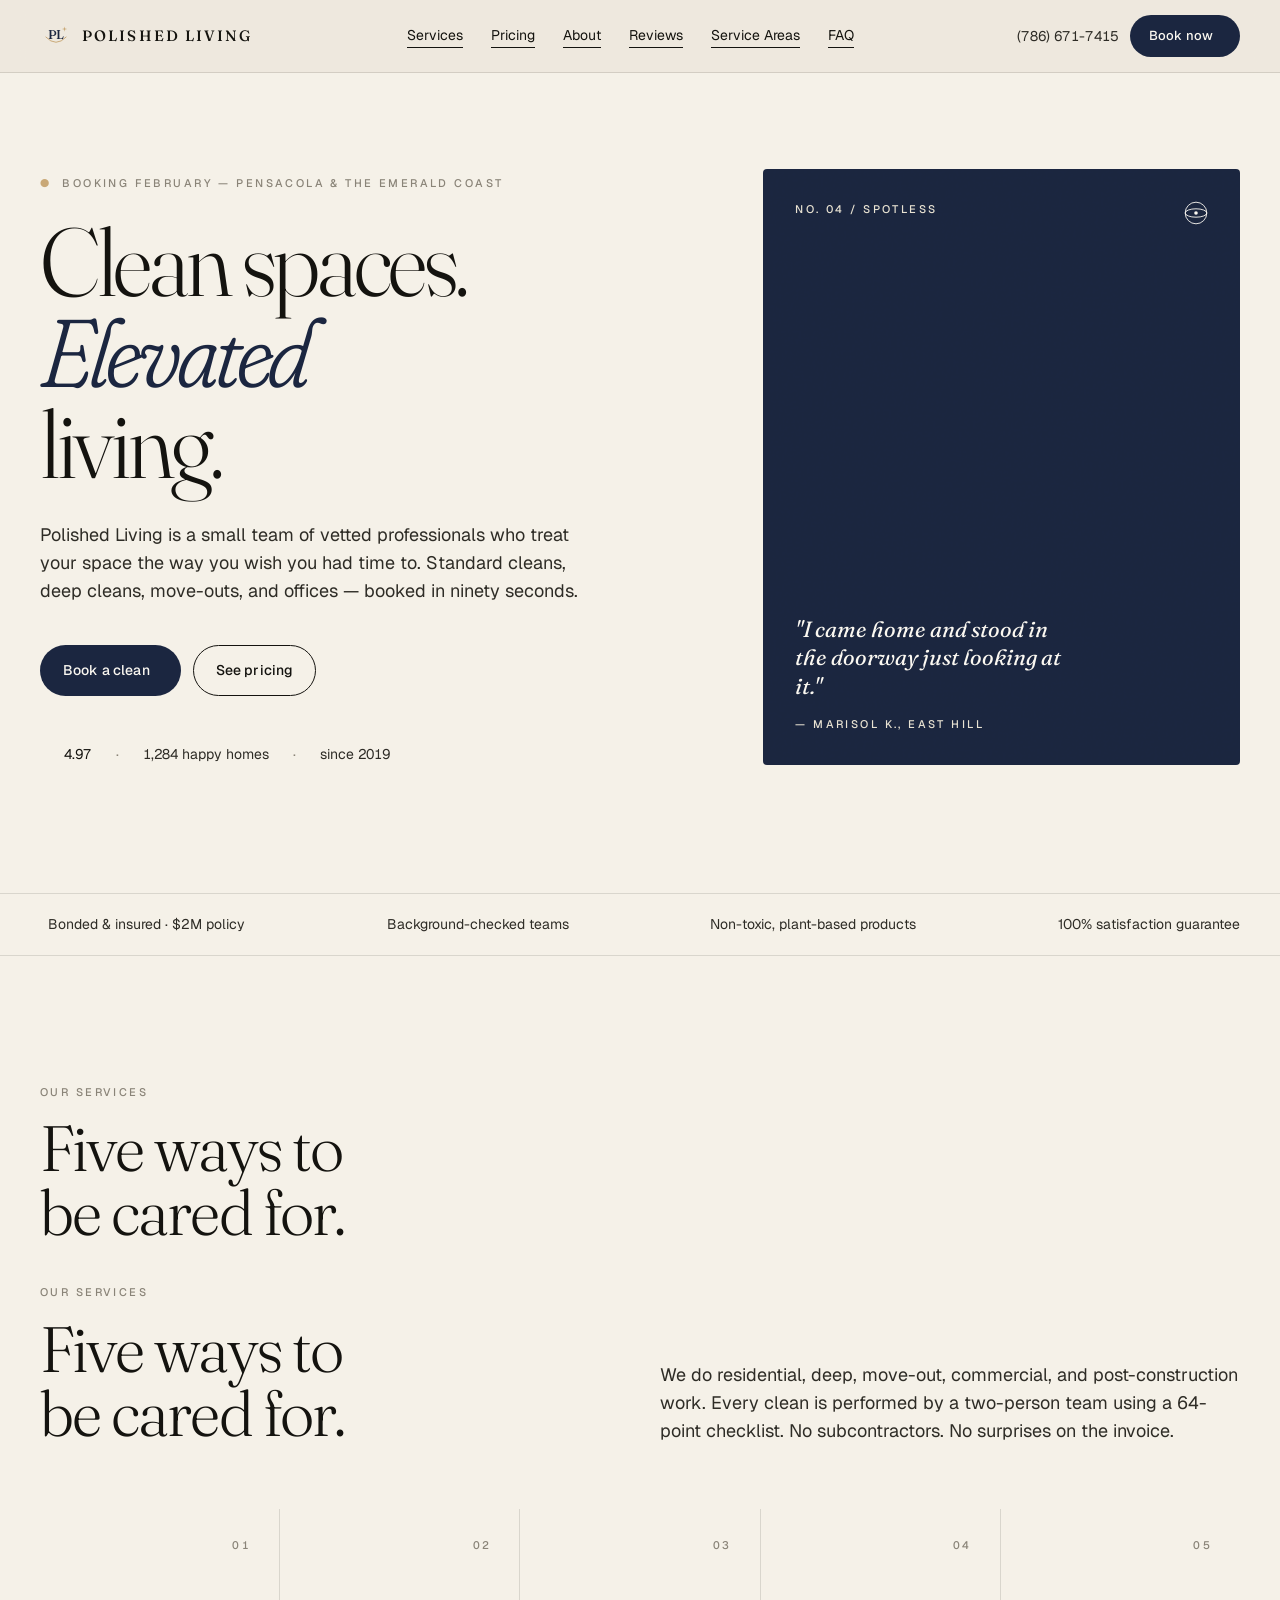
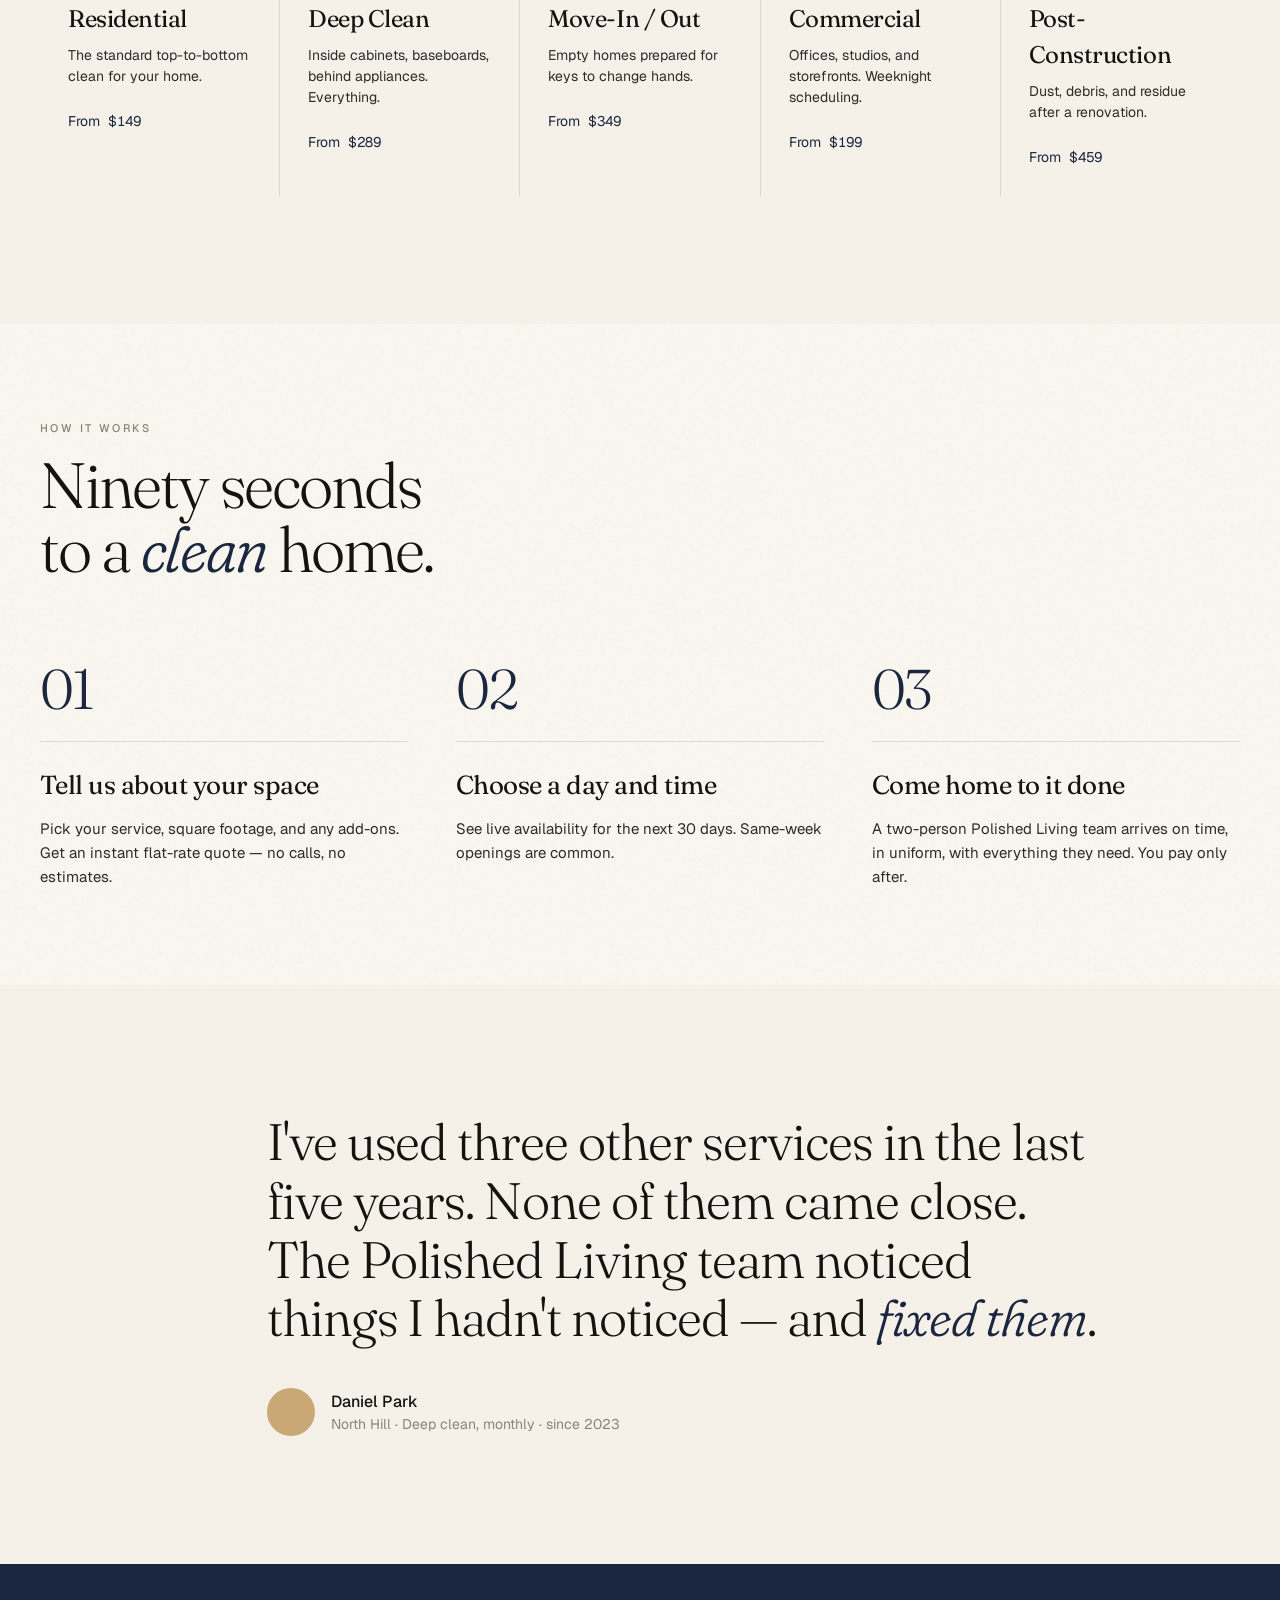
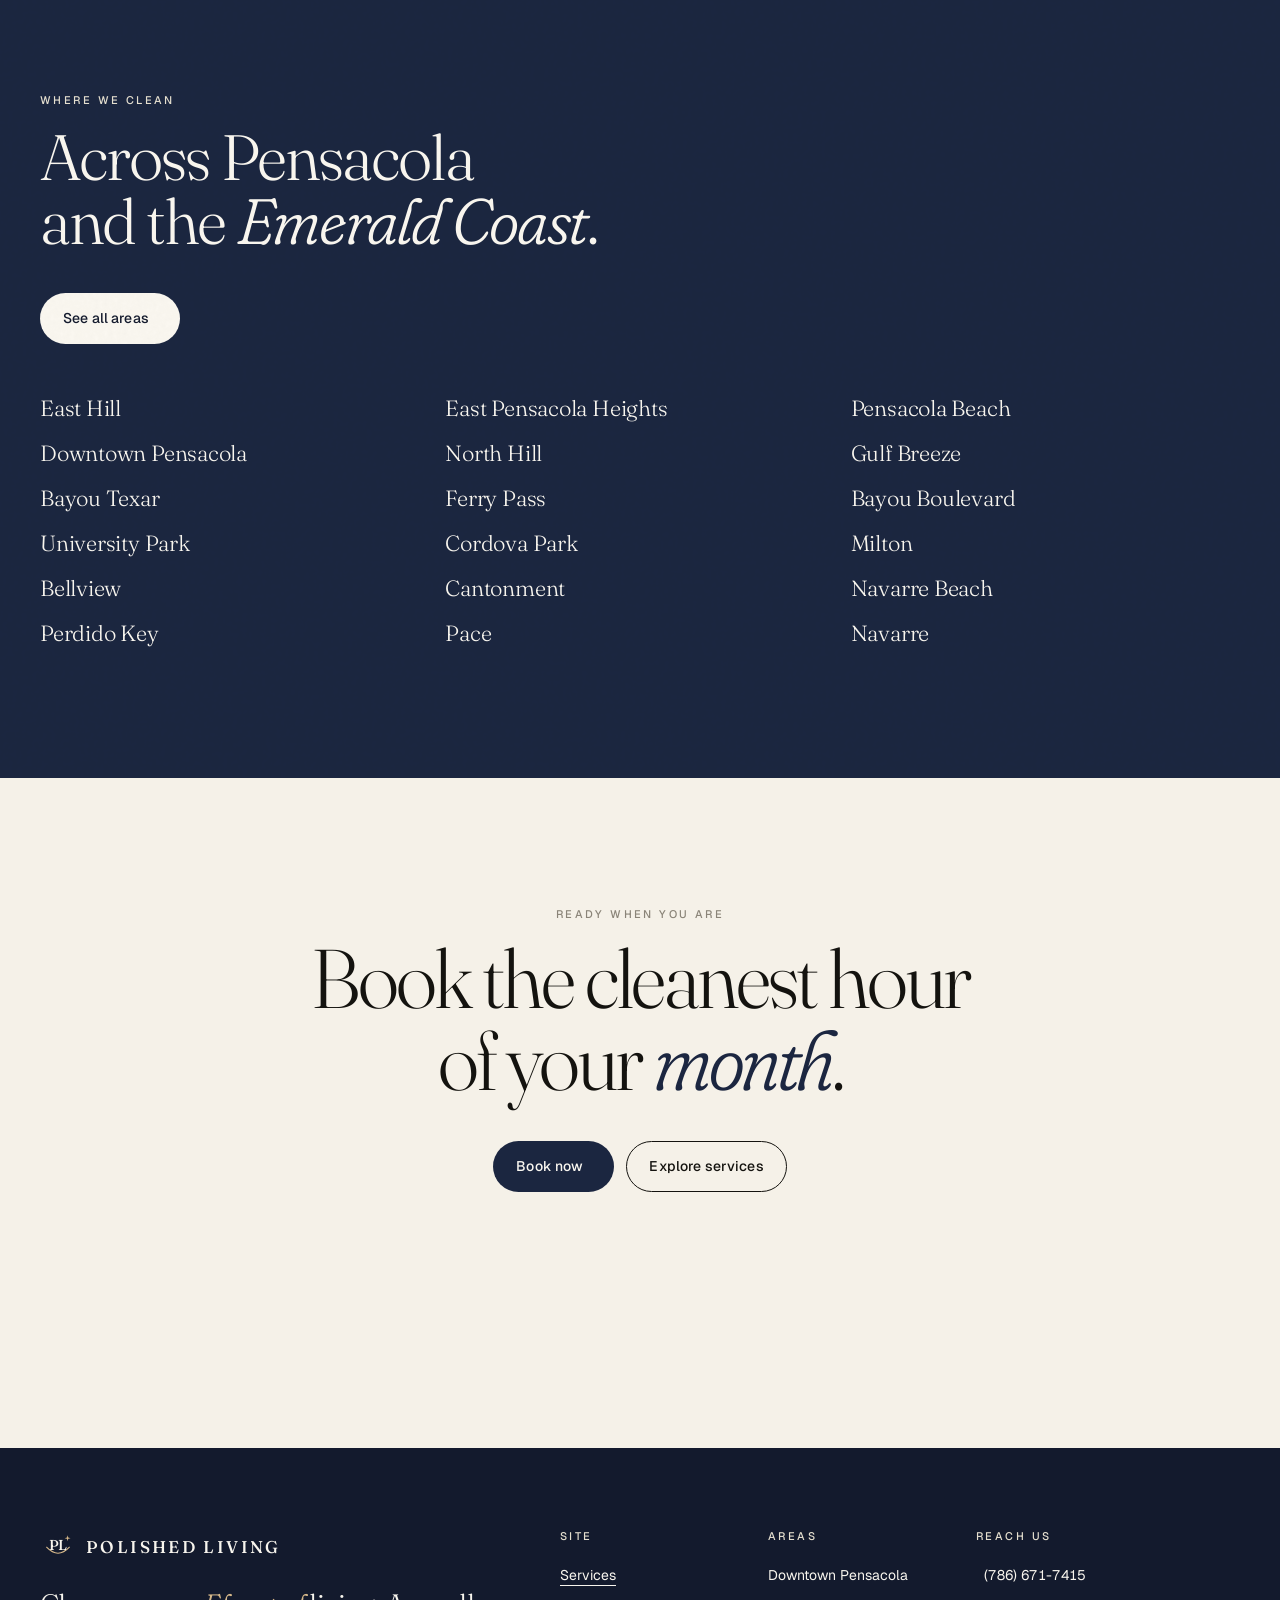
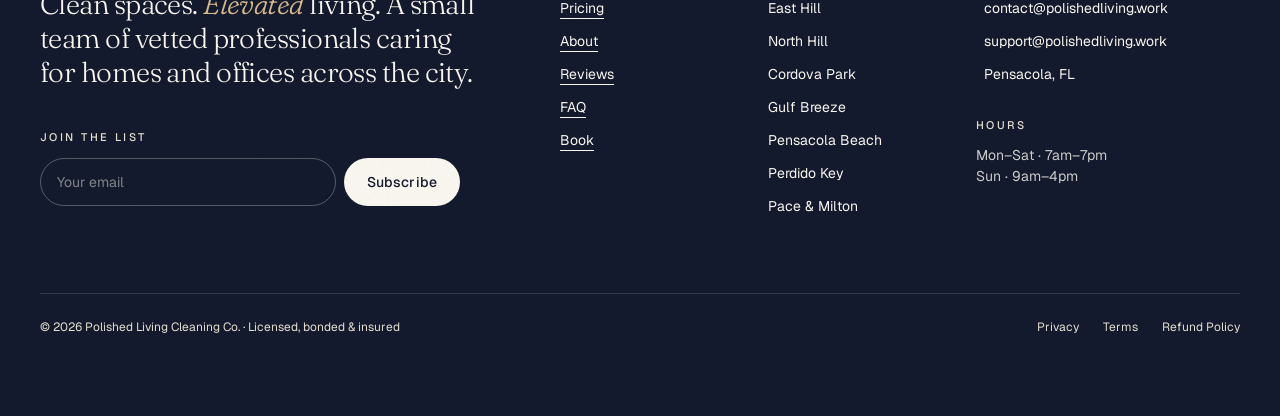
==== commit 16efc21d: "initial commit" ====
--- a/index.html
+++ b/index.html
@@ -4,7 +4,7 @@
   <meta charset="UTF-8" />
   <meta name="viewport" content="width=device-width, initial-scale=1.0" />
   <title>Polished Living — Clean Spaces. Elevated Living.</title>
-  <meta name="description" content="Polished Living is a small team of vetted professionals who clean homes and offices across Chicago and the North Shore. Flat rates. No surprises." />
+  <meta name="description" content="Polished Living is a small team of vetted professionals who clean homes and offices across Pensacola and the Emerald Coast. Flat rates. No surprises." />
   <link rel="stylesheet" href="styles.css" />
 </head>
 <body>
@@ -16,7 +16,7 @@
       <div class="hero-inner">
         <div class="hero-grid">
           <div class="hero-text">
-            <p class="eyebrow fade-in delay-1"><span style="color: var(--gold);">●</span>&nbsp;&nbsp;Booking February — Chicago &amp; North Shore</p>
+            <p class="eyebrow fade-in delay-1"><span style="color: var(--gold);">●</span>&nbsp;&nbsp;Booking February — Pensacola &amp; the Emerald Coast</p>
             <h1 class="hero fade-in delay-2" style="margin-top: 24px;">
               Clean spaces.<br/>
               <em class="serif-italic">Elevated</em><br/>
@@ -54,7 +54,7 @@
                 </div>
                 <div>
                   <p class="hero-quote">"I came home and stood in the doorway just looking at it."</p>
-                  <p class="eyebrow" style="margin-top: 16px; color: var(--cream-soft);">— Marisol K., Lincoln Park</p>
+                  <p class="eyebrow" style="margin-top: 16px; color: var(--cream-soft);">— Marisol K., East Hill</p>
                 </div>
               </div>
             </div>
@@ -180,7 +180,7 @@
             <div class="quote-author-avatar"></div>
             <div>
               <p style="font-weight: 500;">Daniel Park</p>
-              <p style="font-size: 14px; color: var(--stone);">West Loop · Deep clean, monthly · since 2023</p>
+              <p style="font-size: 14px; color: var(--stone);">North Hill · Deep clean, monthly · since 2023</p>
             </div>
           </div>
         </div>
@@ -196,7 +196,7 @@
             <div class="grid grid-12">
               <div style="grid-column: span 12;" class="hide-on-lg-block">
                 <p class="eyebrow" style="color: var(--cream-soft);">Where we clean</p>
-                <h2 class="section-h" style="margin-top: 16px;">Across Chicago<br/>and the <em class="serif-italic" style="color: var(--cream-light);">North Shore</em>.</h2>
+                <h2 class="section-h" style="margin-top: 16px;">Across Pensacola<br/>and the <em class="serif-italic" style="color: var(--cream-light);">Emerald Coast</em>.</h2>
                 <a href="areas.html" class="btn btn-light" style="margin-top: 40px;">See all areas <i data-lucide="arrow-right" width="16" height="16"></i></a>
               </div>
             </div>
@@ -205,24 +205,24 @@
         <div class="grid grid-12" style="margin-top: 48px;">
           <div style="grid-column: span 12;">
             <div class="areas-list">
-              <div class="areas-list-item">Lincoln Park</div>
-              <div class="areas-list-item">Wicker Park</div>
-              <div class="areas-list-item">Logan Square</div>
-              <div class="areas-list-item">River North</div>
-              <div class="areas-list-item">West Loop</div>
-              <div class="areas-list-item">Lakeview</div>
-              <div class="areas-list-item">Gold Coast</div>
-              <div class="areas-list-item">Bucktown</div>
-              <div class="areas-list-item">Old Town</div>
-              <div class="areas-list-item">Ravenswood</div>
-              <div class="areas-list-item">Andersonville</div>
-              <div class="areas-list-item">Evanston</div>
-              <div class="areas-list-item">Oak Park</div>
-              <div class="areas-list-item">Wilmette</div>
-              <div class="areas-list-item">Winnetka</div>
-              <div class="areas-list-item">Hyde Park</div>
-              <div class="areas-list-item">Pilsen</div>
-              <div class="areas-list-item">Edgewater</div>
+              <div class="areas-list-item">East Hill</div>
+              <div class="areas-list-item">East Pensacola Heights</div>
+              <div class="areas-list-item">Pensacola Beach</div>
+              <div class="areas-list-item">Downtown Pensacola</div>
+              <div class="areas-list-item">North Hill</div>
+              <div class="areas-list-item">Gulf Breeze</div>
+              <div class="areas-list-item">Bayou Texar</div>
+              <div class="areas-list-item">Ferry Pass</div>
+              <div class="areas-list-item">Bayou Boulevard</div>
+              <div class="areas-list-item">University Park</div>
+              <div class="areas-list-item">Cordova Park</div>
+              <div class="areas-list-item">Milton</div>
+              <div class="areas-list-item">Bellview</div>
+              <div class="areas-list-item">Cantonment</div>
+              <div class="areas-list-item">Navarre Beach</div>
+              <div class="areas-list-item">Perdido Key</div>
+              <div class="areas-list-item">Pace</div>
+              <div class="areas-list-item">Navarre</div>
             </div>
           </div>
         </div>
